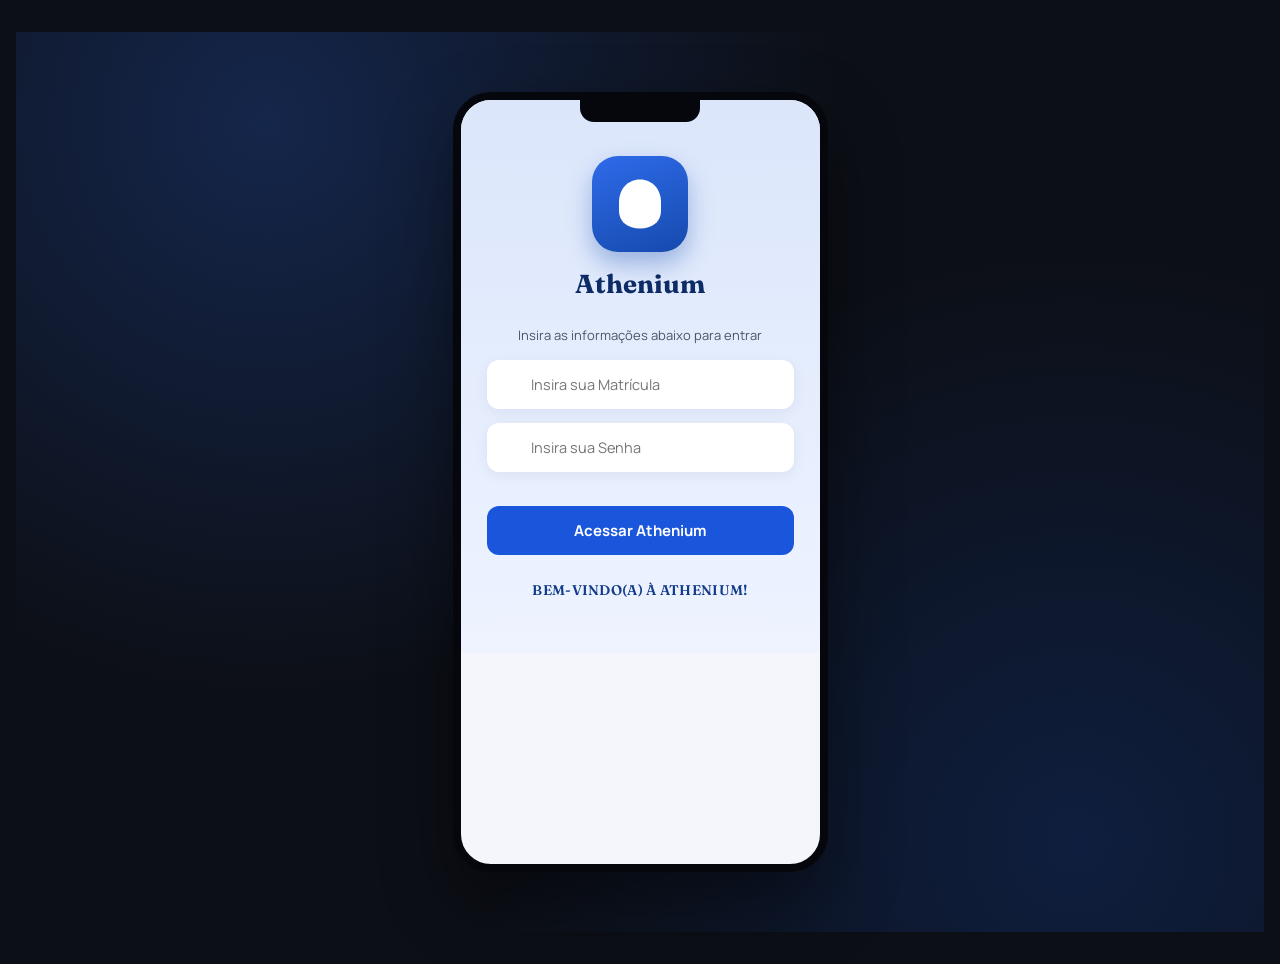
==== index.html @ 0ef02487 "Add files via upload" ====
<!DOCTYPE html>
<html lang="pt-BR">
<head>
<meta charset="UTF-8">
<meta name="viewport" content="width=device-width, initial-scale=1.0">
<title>Athenium — Entrar</title>
<link rel="preconnect" href="https://fonts.googleapis.com">
<link href="https://fonts.googleapis.com/css2?family=Fraunces:wght@500;600;700&family=Manrope:wght@400;600;700;800&display=swap" rel="stylesheet">
<link rel="stylesheet" href="css/styles.css">
</head>
<body>
<div class="stage">
  <div class="phone">
    <div class="notch"></div>
    <div class="screen">
      <div class="login-screen">
        <div class="login-logo" id="owl-logo"></div>
        <div class="brand-name">Athenium</div>
        <p class="login-hint">Insira as informações abaixo para entrar</p>

        <form id="login-form">
          <label class="field">
            <span id="icon-user"></span>
            <input type="text" id="matricula" placeholder="Insira sua Matrícula" autocomplete="username">
          </label>
          <label class="field">
            <span id="icon-lock"></span>
            <input type="password" id="senha" placeholder="Insira sua Senha" autocomplete="current-password">
          </label>
          <p class="login-error" id="login-error"></p>
          <button type="submit" class="btn btn-primary">Acessar Athenium</button>
        </form>

        <p class="login-tagline">BEM-VINDO(A) À ATHENIUM!</p>
      </div>
    </div>
  </div>
</div>

<script src="js/app.js"></script>
<script src="js/data.js"></script>
<script>
  document.getElementById("owl-logo").innerHTML = owlSVG(56);
  document.getElementById("owl-logo").style.color = "#fff";
  document.getElementById("icon-user").innerHTML = ICONS.user;
  document.getElementById("icon-lock").innerHTML = ICONS.lock;

  // garante que os dados de demonstração existam
  loadState();

  document.getElementById("login-form").addEventListener("submit", function(e){
    e.preventDefault();
    const matricula = document.getElementById("matricula").value.trim();
    const senha = document.getElementById("senha").value.trim();
    const errorEl = document.getElementById("login-error");

    if(!matricula || !senha){
      errorEl.textContent = "Preencha matrícula e senha para continuar.";
      return;
    }
    errorEl.textContent = "";
    localStorage.setItem("athenium_logged_in", "1");
    window.location.href = "home.html";
  });
</script>
</body>
</html>
---- css/styles.css ----
/* ===========================================================
   Athenium — Biblioteca Escolar Digital
   Design tokens
=========================================================== */
:root{
  --blue-900:#0d2c66;
  --blue-800:#123b8a;
  --blue-700:#154aad;
  --blue-600:#1a56db;
  --blue-500:#2f6bea;
  --blue-400:#5b8bf0;
  --blue-100:#dbe6fb;
  --blue-50:#eef3fd;

  --ink:#1c2333;
  --ink-soft:#4a5468;
  --ink-faint:#8590a6;

  --paper:#f4f6fb;
  --card:#ffffff;
  --line:#e4e9f2;

  --red:#e0483e;
  --red-bg:#fdeceb;
  --green:#2f9e57;
  --amber:#e0952e;

  --radius-lg:22px;
  --radius-md:14px;
  --radius-sm:10px;

  --shadow-card:0 6px 20px rgba(20,40,90,0.08);
  --shadow-frame:0 30px 70px rgba(0,0,0,0.45);

  --font-display:'Fraunces', serif;
  --font-body:'Manrope', sans-serif;
}

*{box-sizing:border-box;}
html,body{margin:0;padding:0;}
body{
  font-family:var(--font-body);
  background:#0c0f16;
  color:var(--ink);
  min-height:100vh;
  display:flex;
  align-items:flex-start;
  justify-content:center;
  padding:32px 16px;
}

/* stage behind the phone, gives the demo a "product shot" feel */
.stage{
  min-height:100vh;
  width:100%;
  display:flex;
  align-items:center;
  justify-content:center;
  background:
    radial-gradient(circle at 20% 10%, rgba(47,107,234,0.25), transparent 45%),
    radial-gradient(circle at 85% 90%, rgba(20,59,138,0.35), transparent 45%),
    #0c0f16;
}

/* ---- phone frame ---- */
.phone{
  position:relative;
  width:375px;
  max-width:100vw;
  min-height:780px;
  background:var(--paper);
  border-radius:38px;
  box-shadow:var(--shadow-frame);
  overflow:hidden;
  border:8px solid #05070c;
  display:flex;
  flex-direction:column;
}
.phone .notch{
  position:absolute;
  top:0; left:50%;
  transform:translateX(-50%);
  width:120px; height:22px;
  background:#05070c;
  border-radius:0 0 14px 14px;
  z-index:50;
}
.screen{
  flex:1;
  display:flex;
  flex-direction:column;
  overflow-y:auto;
  -ms-overflow-style:none;
  scrollbar-width:none;
}
.screen::-webkit-scrollbar{display:none;}

/* ---- gradient header used across most inner screens ---- */
.app-header{
  background:linear-gradient(155deg, var(--blue-600) 0%, var(--blue-800) 100%);
  color:#fff;
  padding:26px 20px 20px;
  position:relative;
  flex-shrink:0;
}
.app-header .eyebrow{
  font-size:12px;
  color:rgba(255,255,255,0.75);
  margin:0 0 2px;
}
.app-header h1{
  font-family:var(--font-display);
  font-weight:600;
  font-size:24px;
  margin:0;
  letter-spacing:0.2px;
}
.app-header .back{
  display:inline-flex;
  align-items:center;
  gap:8px;
  color:#fff;
  text-decoration:none;
  font-size:15px;
  font-weight:600;
  margin-bottom:10px;
}
.app-header .back svg{width:18px;height:18px;}
.app-header .header-row{
  display:flex;
  align-items:center;
  justify-content:space-between;
}
.icon-btn{
  background:rgba(255,255,255,0.16);
  border:none;
  width:36px;height:36px;
  border-radius:50%;
  display:flex;align-items:center;justify-content:center;
  color:#fff;
  cursor:pointer;
}
.icon-btn svg{width:18px;height:18px;}

/* ---- content area ---- */
.content{
  padding:18px 18px 100px;
  flex:1;
}

/* ---- cards ---- */
.card{
  background:var(--card);
  border-radius:var(--radius-md);
  box-shadow:var(--shadow-card);
  padding:16px;
}
.card + .card{margin-top:14px;}
.section-title{
  font-family:var(--font-display);
  font-size:16px;
  font-weight:600;
  margin:0 0 4px;
  color:var(--ink);
}

/* ---- bottom nav ---- */
.bottom-nav{
  display:flex;
  border-top:1px solid var(--line);
  background:#fff;
  flex-shrink:0;
}
.bottom-nav a{
  flex:1;
  display:flex;
  flex-direction:column;
  align-items:center;
  gap:4px;
  padding:10px 0 12px;
  text-decoration:none;
  color:var(--ink-faint);
  font-size:11px;
  font-weight:600;
}
.bottom-nav a svg{width:20px;height:20px;stroke:var(--ink-faint);fill:none;}
.bottom-nav a.active{color:var(--blue-600);}
.bottom-nav a.active svg{stroke:var(--blue-600);}

/* ---- buttons ---- */
.btn{
  display:inline-flex;
  align-items:center;
  justify-content:center;
  gap:8px;
  width:100%;
  padding:14px 18px;
  border-radius:12px;
  border:none;
  font-family:var(--font-body);
  font-weight:700;
  font-size:15px;
  cursor:pointer;
  text-decoration:none;
}
.btn-primary{background:var(--blue-600);color:#fff;}
.btn-primary:hover{background:var(--blue-700);}
.btn-danger{background:var(--red);color:#fff;}
.btn-ghost{background:transparent;color:var(--blue-600);border:1.5px solid var(--blue-100);}

/* ---- login page ---- */
.login-screen{
  background:linear-gradient(180deg, var(--blue-100) 0%, #eef3ff 100%);
  padding:56px 26px 40px;
  text-align:center;
  min-height:100%;
}
.login-logo{
  width:96px;height:96px;
  margin:0 auto 16px;
  border-radius:26px;
  background:linear-gradient(160deg, var(--blue-500), var(--blue-700));
  display:flex;align-items:center;justify-content:center;
  box-shadow:0 12px 24px rgba(21,74,173,0.35);
}
.login-logo svg{width:56px;height:56px;}
.brand-name{
  font-family:var(--font-display);
  font-size:26px;
  font-weight:700;
  color:var(--blue-900);
  margin:0 0 26px;
}
.login-hint{
  font-size:13px;
  color:var(--ink-soft);
  margin-bottom:16px;
}
.field{
  display:flex;
  align-items:center;
  gap:10px;
  background:#fff;
  border-radius:12px;
  padding:13px 14px;
  margin-bottom:14px;
  box-shadow:0 4px 14px rgba(20,40,90,0.06);
  text-align:left;
}
.field svg{width:18px;height:18px;flex-shrink:0;color:var(--blue-600);}
.field input{
  border:none;outline:none;
  flex:1;
  font-family:var(--font-body);
  font-size:14.5px;
  background:transparent;
  color:var(--ink);
}
.login-error{
  color:var(--red);
  font-size:12.5px;
  margin:-6px 0 12px;
  min-height:14px;
  text-align:left;
}
.login-tagline{
  margin-top:26px;
  font-family:var(--font-display);
  font-weight:600;
  font-size:14px;
  color:var(--blue-800);
  letter-spacing:0.3px;
}

/* ---- home ---- */
.hello-card{
  background:linear-gradient(155deg, var(--blue-600), var(--blue-800));
  border-radius:0 0 26px 26px;
  color:#fff;
  padding:24px 20px 60px;
  position:relative;
}
.hello-card h1{
  font-family:var(--font-display);
  font-size:22px;
  margin:6px 0 0;
}
.hello-card .top-row{display:flex;justify-content:space-between;align-items:center;}
.stats-card{
  background:#fff;
  border-radius:var(--radius-md);
  box-shadow:var(--shadow-card);
  padding:18px;
  margin:-42px 18px 0;
  position:relative;
  z-index:5;
}
.stats-title{font-size:13.5px;font-weight:700;color:var(--blue-700);margin-bottom:12px;}
.stats-row{display:flex;justify-content:space-between;text-align:center;}
.stat b{display:block;font-size:22px;font-family:var(--font-display);}
.stat span{font-size:11px;color:var(--ink-faint);}
.stat.read b{color:var(--green);}
.stat.unfinished b{color:var(--red);}
.stat.progress b{color:var(--blue-600);}
.stats-meta{font-size:10.5px;color:var(--ink-faint);margin-top:12px;}

.list-row{
  display:flex;
  align-items:center;
  gap:12px;
  padding:10px 0;
  text-decoration:none;
  color:var(--ink);
}
.list-row + .list-row{border-top:1px solid var(--line);}
.cover{
  width:38px;height:52px;
  border-radius:6px;
  flex-shrink:0;
  display:flex;align-items:center;justify-content:center;
  color:#fff;font-size:16px;
  font-family:var(--font-display);
  font-weight:700;
  box-shadow:0 3px 8px rgba(0,0,0,0.15);
}
.cover-lg{width:64px;height:88px;border-radius:8px;font-size:22px;}
.row-title{font-size:13.5px;font-weight:700;flex:1;}
.row-sub{font-size:11.5px;color:var(--ink-faint);}
.badge{
  font-size:10.5px;
  font-weight:700;
  padding:3px 9px;
  border-radius:20px;
  display:inline-block;
}
.badge-progress{background:var(--blue-50);color:var(--blue-600);}
.badge-pending{background:var(--red-bg);color:var(--red);}
.pill-date{
  background:var(--blue-700);
  color:#fff;
  font-size:11px;
  font-weight:700;
  border-radius:20px;
  padding:6px 10px;
  text-align:center;
  min-width:44px;
}

.section-link{
  display:block;text-align:center;
  color:var(--blue-600);
  font-weight:700;font-size:13px;
  text-decoration:none;
  margin-top:10px;
}

/* ---- calendar ---- */
.calendar-card{background:#fff;border-radius:var(--radius-md);box-shadow:var(--shadow-card);overflow:hidden;}
.calendar-head{
  background:linear-gradient(120deg, var(--blue-700), var(--blue-600));
  color:#fff;
  display:flex;align-items:center;justify-content:space-between;
  padding:12px 16px;
  font-weight:700;font-size:14px;
}
.calendar-head button{background:none;border:none;color:#fff;cursor:pointer;}
.calendar-head button svg{width:18px;height:18px;}
.cal-grid{
  display:grid;
  grid-template-columns:repeat(7,1fr);
  gap:6px;
  padding:14px;
}
.cal-dow{font-size:11px;text-align:center;color:var(--ink-faint);font-weight:700;}
.cal-day{
  aspect-ratio:1;
  display:flex;align-items:center;justify-content:center;
  font-size:13px;
  border-radius:50%;
  color:var(--ink);
  cursor:pointer;
  border:none;
  background:none;
  font-family:var(--font-body);
}
.cal-day:disabled{visibility:hidden;cursor:default;}
.cal-day.due{background:var(--red);color:#fff;font-weight:700;}
.cal-day.selectable{background:var(--blue-100);color:var(--blue-800);font-weight:700;}
.cal-day.selected{outline:2px solid var(--blue-600);outline-offset:1px;}
.day-detail{
  background:#fff;border-radius:var(--radius-md);box-shadow:var(--shadow-card);
  padding:16px; margin-top:14px;
}
.day-detail .date-label{font-size:12px;color:var(--ink-faint);font-weight:700;margin-bottom:4px;}
.day-detail .empty{color:var(--ink-faint);font-size:13.5px;text-align:center;padding:14px 0;}
.due-alert{
  display:flex;gap:12px;margin-top:10px;
}
.due-alert p{margin:2px 0;font-size:12px;color:var(--ink-soft);}
.due-alert .book-title{font-size:14px;font-weight:700;margin-top:2px;}
.due-alert .book-author{font-size:12px;color:var(--ink-faint);}

/* ---- accordion (emprestimos por periodo) ---- */
.accordion-item{margin-bottom:12px;}
.accordion-trigger{
  width:100%;
  background:var(--blue-600);
  color:#fff;
  border:none;
  border-radius:12px;
  padding:14px 16px;
  font-weight:700;
  font-size:14.5px;
  display:flex;justify-content:space-between;align-items:center;
  cursor:pointer;
}
.accordion-trigger svg{width:16px;height:16px;transition:transform .2s;}
.accordion-trigger.open svg{transform:rotate(180deg);}
.accordion-trigger.open{border-radius:12px 12px 0 0;}
.accordion-panel{
  background:#fff;
  border-radius:0 0 12px 12px;
  box-shadow:var(--shadow-card);
  padding:14px 16px;
  display:none;
}
.accordion-panel.open{display:block;}
.loan-table-row{
  display:flex;align-items:center;gap:10px;
  padding:8px 0;
  font-size:13px;
}
.loan-table-row + .loan-table-row{border-top:1px solid var(--line);}
.loan-table-row .cover{width:26px;height:36px;font-size:11px;}
.loan-table-row .lt-title{flex:1;font-weight:600;}
.loan-table-row .lt-date{color:var(--ink-faint);font-size:11.5px;}
.mini-stats{display:flex;justify-content:space-around;margin-top:14px;padding-top:14px;border-top:1px dashed var(--line);}
.mini-stats .stat b{font-size:18px;}

/* ---- carteira ---- */
.reader-card{
  background:linear-gradient(135deg,#0f2a63 0%, var(--blue-600) 55%, #6fa1f6 100%);
  border-radius:16px;
  padding:0;
  color:#fff;
  overflow:hidden;
  position:relative;
  box-shadow:0 14px 30px rgba(15,42,99,0.35);
  writing-mode:vertical-rl;
  text-orientation:mixed;
  min-height:420px;
  display:flex;
  align-items:flex-end;
  padding:22px 16px;
  gap:16px;
}
.reader-card .rc-title{font-family:var(--font-display);font-size:22px;font-weight:700;letter-spacing:1px;transform:rotate(180deg);}
.reader-card .rc-meta{writing-mode:horizontal-tb;position:absolute;top:16px;left:16px;right:16px;display:flex;justify-content:space-between;align-items:flex-start;}
.reader-card .rc-photo{
  writing-mode:horizontal-tb;
  position:absolute;
  bottom:20px;right:16px;
  width:78px;height:78px;
  border-radius:10px;
  border:3px solid #fff;
  background:linear-gradient(160deg,#cbd8f5,#8fa8e0);
  display:flex;align-items:center;justify-content:center;
  font-size:26px;font-weight:800;color:#fff;
  font-family:var(--font-display);
}
.rc-fields{writing-mode:horizontal-tb;position:absolute;left:16px;bottom:20px;font-size:10px;line-height:1.7;opacity:0.9;}
.rc-fields b{display:block;font-size:11px;}
.barcode{
  writing-mode:horizontal-tb;
  position:absolute;
  right:16px;top:70px;
  width:34px;height:150px;
  background:repeating-linear-gradient(90deg,#0c1c40 0 2px, transparent 2px 4px, #0c1c40 4px 6px, transparent 6px 9px);
  border-radius:3px;
}
.wallet-actions{display:flex;flex-direction:column;gap:14px;align-items:center;margin-top:26px;}
.wallet-btn{
  display:flex;flex-direction:column;align-items:center;gap:8px;
  color:var(--blue-700);
  text-decoration:none;
  font-size:12px;font-weight:700;
}
.wallet-btn .circle{
  width:56px;height:56px;border-radius:50%;
  background:#fff;box-shadow:var(--shadow-card);
  display:flex;align-items:center;justify-content:center;
}
.wallet-btn .circle svg{width:24px;height:24px;color:var(--blue-600);}
.wallet-actions-row{display:flex;justify-content:center;gap:34px;margin-top:22px;}

/* ---- notificacoes ---- */
.notif-section-label{
  background:var(--blue-100);
  color:var(--blue-800);
  font-weight:700;
  font-size:13px;
  padding:10px 14px;
  border-radius:10px 10px 0 0;
}
.notif-list{background:#fff;border-radius:0 0 10px 10px;box-shadow:var(--shadow-card);margin-bottom:20px;}
.notif-item{padding:12px 14px;border-top:1px solid var(--line);}
.notif-item:first-child{border-top:none;}
.notif-item time{font-size:10.5px;color:var(--ink-faint);}
.notif-item p{margin:4px 0 0;font-size:13px;line-height:1.4;}
.notif-empty{padding:22px 14px;text-align:center;color:var(--ink-faint);font-size:13px;}

/* ---- menu / sobre ---- */
.menu-screen{background:#fff;min-height:100%;}
.menu-top{padding:24px 20px 16px;display:flex;align-items:center;gap:12px;border-bottom:1px solid var(--line);}
.menu-top .owl{width:46px;height:46px;}
.menu-top .brand{font-family:var(--font-display);font-weight:700;font-size:17px;color:var(--blue-800);}
.menu-user{margin-left:auto;text-align:right;font-size:11px;color:var(--ink-soft);}
.menu-user b{display:block;font-size:13px;color:var(--ink);}
.menu-user a{color:var(--blue-600);font-size:11px;}
.menu-grid{display:flex;justify-content:space-around;padding:30px 10px;}
.menu-tile{display:flex;flex-direction:column;align-items:center;gap:8px;text-decoration:none;color:var(--ink-soft);font-size:12px;font-weight:700;}
.menu-tile .circle{width:58px;height:58px;border-radius:50%;background:var(--paper);box-shadow:var(--shadow-card);display:flex;align-items:center;justify-content:center;}
.menu-tile .circle svg{width:24px;height:24px;color:var(--blue-600);}
.menu-tile.danger .circle svg{color:var(--red);}

.about-screen{padding:60px 30px;text-align:center;min-height:100%;background:var(--paper);}
.about-screen .owl-lg{width:78px;height:78px;margin-bottom:12px;}
.about-screen .brand{font-family:var(--font-display);font-size:22px;font-weight:700;color:var(--blue-800);}
.about-screen .version{font-size:12px;color:var(--ink-faint);margin-top:10px;}
.about-screen .terms{color:var(--blue-600);font-size:12px;display:inline-block;margin-top:4px;}
.about-screen .about-desc{font-size:12.5px;color:var(--ink-soft);margin-top:26px;line-height:1.6;}

/* ---- book detail / devolucao pendente ---- */
.book-detail{padding-top:6px;text-align:center;}
.book-detail .status-banner{
  background:var(--blue-700);
  color:#fff;
  border-radius:12px;
  padding:12px;
  font-weight:700;
  font-size:13.5px;
  margin-bottom:18px;
}
.book-detail .book-title-lg{font-family:var(--font-display);font-weight:700;font-size:15px;text-decoration:underline;margin-bottom:14px;}
.book-cover-hero{
  width:180px;height:250px;
  margin:0 auto 20px;
  border-radius:8px;
  box-shadow:0 14px 30px rgba(0,0,0,0.18);
}
.warn-btn{
  background:var(--red);color:#fff;border:none;border-radius:14px;
  padding:14px;width:100%;font-weight:800;font-size:15px;margin-bottom:16px;cursor:pointer;
}
.book-detail .fine-note{font-size:11.5px;color:var(--ink-soft);line-height:1.6;text-align:left;}

/* utility */
.mt-8{margin-top:8px;}
.mt-16{margin-top:16px;}
.flex-between{display:flex;align-items:center;justify-content:space-between;}
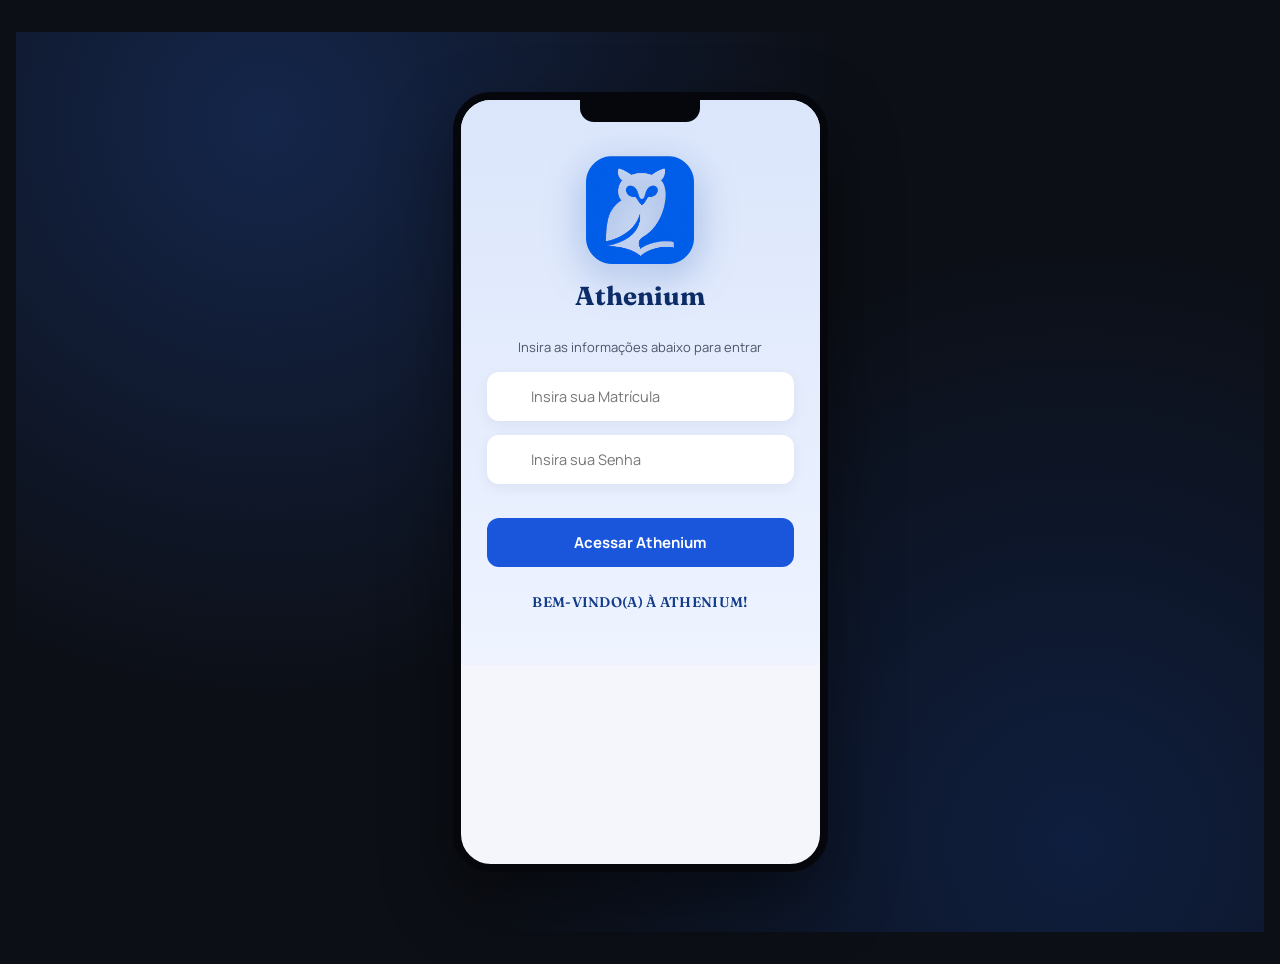
==== commit 098d6d86: "Add files via upload" ====
--- a/index.html
+++ b/index.html
@@ -14,7 +14,9 @@
     <div class="notch"></div>
     <div class="screen">
       <div class="login-screen">
-        <div class="login-logo" id="owl-logo"></div>
+        <div class="login-logo login-logo--img">
+          <img src="assets/athenium-logo.png" alt="Athenium" class="login-logo-img">
+        </div>
         <div class="brand-name">Athenium</div>
         <p class="login-hint">Insira as informações abaixo para entrar</p>
 
@@ -40,8 +42,6 @@
 <script src="js/app.js"></script>
 <script src="js/data.js"></script>
 <script>
-  document.getElementById("owl-logo").innerHTML = owlSVG(56);
-  document.getElementById("owl-logo").style.color = "#fff";
   document.getElementById("icon-user").innerHTML = ICONS.user;
   document.getElementById("icon-lock").innerHTML = ICONS.lock;
 
--- a/css/styles.css
+++ b/css/styles.css
@@ -224,6 +224,16 @@
   box-shadow:0 12px 24px rgba(21,74,173,0.35);
 }
 .login-logo svg{width:56px;height:56px;}
+.login-logo--img{
+  background:none;
+  box-shadow:none;
+  width:108px;height:108px;
+}
+.login-logo-img{
+  width:100%;height:100%;
+  object-fit:contain;
+  filter:drop-shadow(0 12px 20px rgba(21,74,173,0.35));
+}
 .brand-name{
   font-family:var(--font-display);
   font-size:26px;
@@ -518,6 +528,7 @@
 .menu-user b{display:block;font-size:13px;color:var(--ink);}
 .menu-user a{color:var(--blue-600);font-size:11px;}
 .menu-grid{display:flex;justify-content:space-around;padding:30px 10px;}
+.menu-grid--single{justify-content:center;padding:40px 10px;}
 .menu-tile{display:flex;flex-direction:column;align-items:center;gap:8px;text-decoration:none;color:var(--ink-soft);font-size:12px;font-weight:700;}
 .menu-tile .circle{width:58px;height:58px;border-radius:50%;background:var(--paper);box-shadow:var(--shadow-card);display:flex;align-items:center;justify-content:center;}
 .menu-tile .circle svg{width:24px;height:24px;color:var(--blue-600);}
